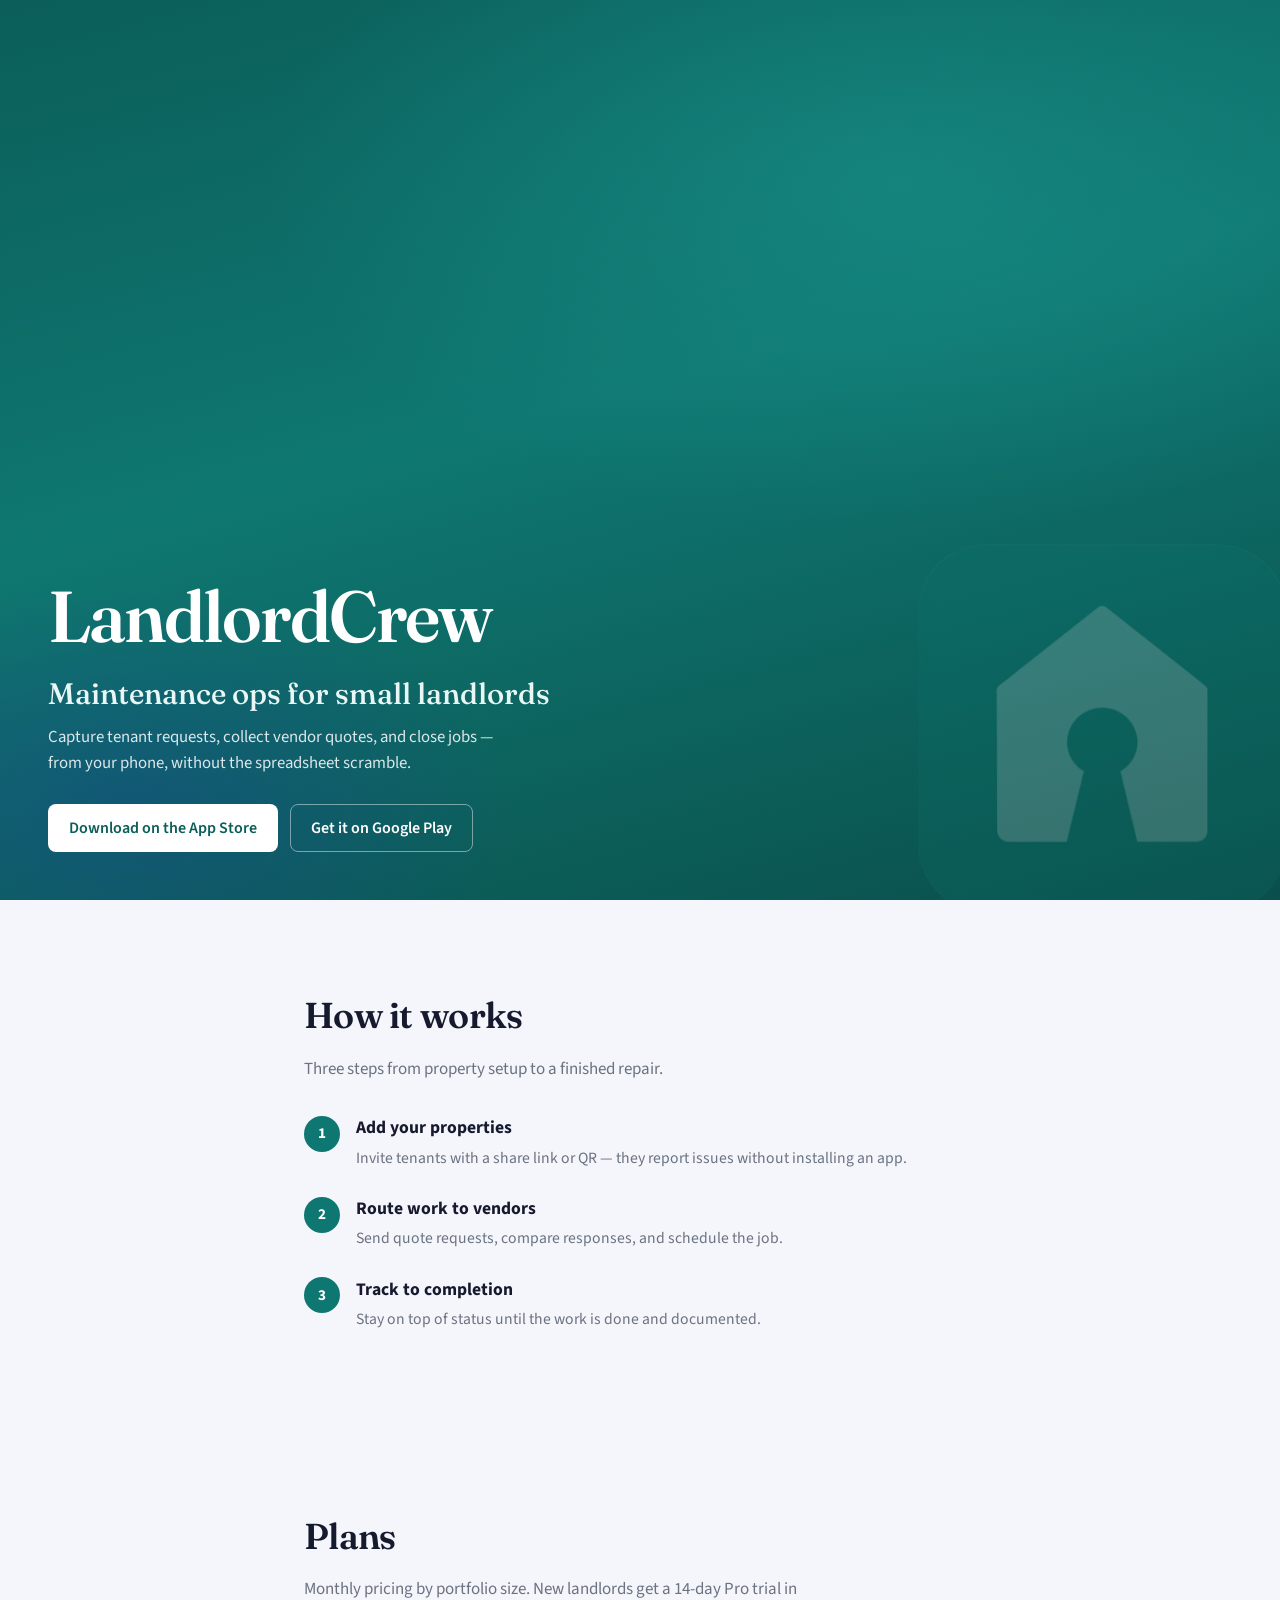
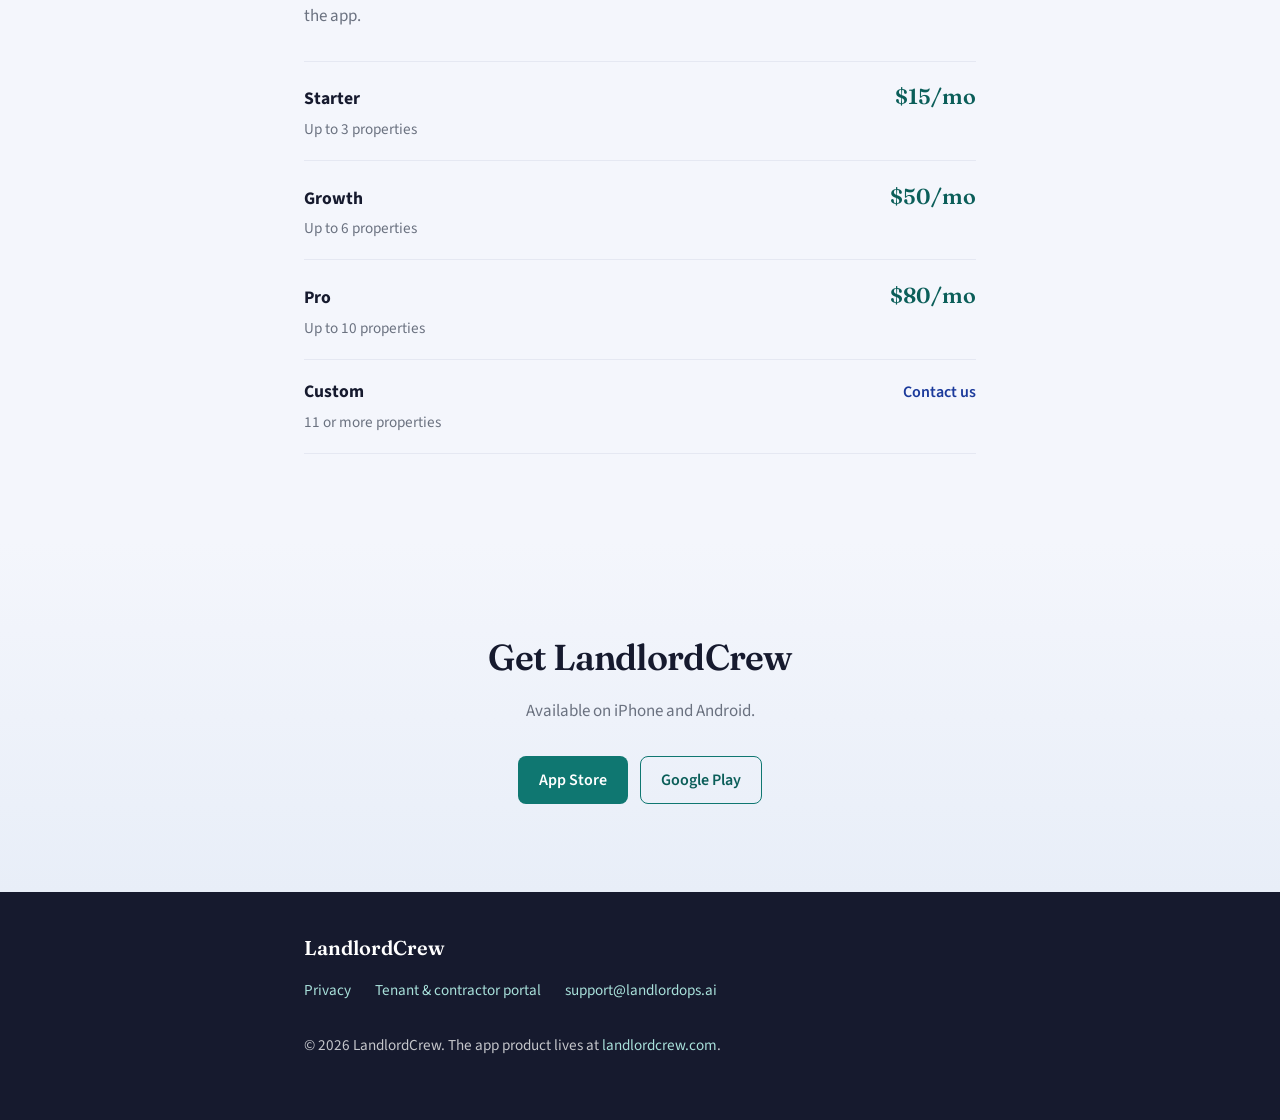
==== index.html @ ac25fe36 "Add LandlordCrew SEO marketing site for GitHub Pages. Static landing with store CTAs, JSON-LD, sitem" ====
<!DOCTYPE html>
<html lang="en">
  <head>
    <meta charset="utf-8" />
    <meta name="viewport" content="width=device-width, initial-scale=1" />
    <title>LandlordCrew — Maintenance ops for small landlords</title>
    <meta
      name="description"
      content="LandlordCrew helps small landlords run property maintenance: tenant requests, vendor quotes, and jobs — on iPhone and Android."
    />
    <link rel="canonical" href="https://govikan.github.io/landlordcrew-site/" />
    <meta name="theme-color" content="#0F7771" />
    <meta name="robots" content="index, follow" />

    <meta property="og:type" content="website" />
    <meta property="og:site_name" content="LandlordCrew" />
    <meta property="og:title" content="LandlordCrew — Maintenance ops for small landlords" />
    <meta
      property="og:description"
      content="Run tenant requests, vendor quotes, and jobs from your phone. Available on the App Store and Google Play."
    />
    <meta
      property="og:url"
      content="https://govikan.github.io/landlordcrew-site/"
    />
    <meta
      property="og:image"
      content="https://govikan.github.io/landlordcrew-site/assets/og-image.png"
    />
    <meta property="og:image:width" content="1200" />
    <meta property="og:image:height" content="630" />
    <meta name="twitter:card" content="summary_large_image" />
    <meta name="twitter:title" content="LandlordCrew — Maintenance ops for small landlords" />
    <meta
      name="twitter:description"
      content="Run tenant requests, vendor quotes, and jobs from your phone."
    />
    <meta
      name="twitter:image"
      content="https://govikan.github.io/landlordcrew-site/assets/og-image.png"
    />

    <link rel="icon" type="image/png" sizes="32x32" href="./assets/favicon-32.png" />
    <link rel="apple-touch-icon" href="./assets/apple-touch-icon.png" />

    <link rel="preconnect" href="https://fonts.googleapis.com" />
    <link rel="preconnect" href="https://fonts.gstatic.com" crossorigin />
    <link
      href="https://fonts.googleapis.com/css2?family=Fraunces:opsz,wght@9..144,500;600;700&family=Source+Sans+3:wght@400;600;700&display=swap"
      rel="stylesheet"
    />
    <link rel="stylesheet" href="./css/styles.css" />

    <script type="application/ld+json">
      {
        "@context": "https://schema.org",
        "@graph": [
          {
            "@type": "Organization",
            "name": "LandlordCrew",
            "url": "https://govikan.github.io/landlordcrew-site/",
            "logo": "https://govikan.github.io/landlordcrew-site/assets/logo-512.png",
            "email": "support@landlordops.ai"
          },
          {
            "@type": "SoftwareApplication",
            "name": "LandlordCrew",
            "operatingSystem": "iOS",
            "applicationCategory": "BusinessApplication",
            "description": "Property maintenance management for small landlords — tenant requests, vendor quotes, and jobs.",
            "offers": {
              "@type": "AggregateOffer",
              "lowPrice": "15",
              "highPrice": "80",
              "priceCurrency": "USD",
              "offerCount": "3"
            },
            "url": "https://apps.apple.com/app/id6822991206"
          },
          {
            "@type": "SoftwareApplication",
            "name": "LandlordCrew",
            "operatingSystem": "Android",
            "applicationCategory": "BusinessApplication",
            "description": "Property maintenance management for small landlords — tenant requests, vendor quotes, and jobs.",
            "offers": {
              "@type": "AggregateOffer",
              "lowPrice": "15",
              "highPrice": "80",
              "priceCurrency": "USD",
              "offerCount": "3"
            },
            "url": "https://play.google.com/store/apps/details?id=ai.landlordops.landlordops_app"
          },
          {
            "@type": "WebSite",
            "name": "LandlordCrew",
            "url": "https://govikan.github.io/landlordcrew-site/",
            "description": "Discover LandlordCrew for iPhone and Android."
          }
        ]
      }
    </script>
  </head>
  <body>
    <header class="hero">
      <div class="hero-wash" aria-hidden="true"></div>
      <img
        class="hero-mark"
        src="./assets/logo-512.png"
        width="512"
        height="512"
        alt=""
        aria-hidden="true"
      />
      <div class="hero-inner">
        <p class="brand">LandlordCrew</p>
        <h1 class="headline">Maintenance ops for small landlords</h1>
        <p class="lede">
          Capture tenant requests, collect vendor quotes, and close jobs —
          from your phone, without the spreadsheet scramble.
        </p>
        <div class="cta-row">
          <a
            class="cta cta-primary"
            data-store="apple"
            href="https://apps.apple.com/app/id6822991206"
            rel="noopener noreferrer"
            >Download on the App Store</a
          >
          <a
            class="cta cta-secondary"
            data-store="google"
            href="https://play.google.com/store/apps/details?id=ai.landlordops.landlordops_app"
            rel="noopener noreferrer"
            >Get it on Google Play</a
          >
        </div>
      </div>
    </header>

    <main>
      <section class="section" id="how-it-works" aria-labelledby="how-heading">
        <div class="section-inner reveal">
          <h2 id="how-heading">How it works</h2>
          <p class="support">
            Three steps from property setup to a finished repair.
          </p>
          <ol class="steps">
            <li>
              <strong>Add your properties</strong>
              <span
                >Invite tenants with a share link or QR — they report issues
                without installing an app.</span
              >
            </li>
            <li>
              <strong>Route work to vendors</strong>
              <span
                >Send quote requests, compare responses, and schedule the
                job.</span
              >
            </li>
            <li>
              <strong>Track to completion</strong>
              <span
                >Stay on top of status until the work is done and documented.</span
              >
            </li>
          </ol>
        </div>
      </section>

      <section class="section" id="plans" aria-labelledby="plans-heading">
        <div class="section-inner reveal">
          <h2 id="plans-heading">Plans</h2>
          <p class="support">
            Monthly pricing by portfolio size. New landlords get a 14-day Pro
            trial in the app.
          </p>
          <ul class="plans">
            <li>
              <span class="name">Starter</span>
              <span class="detail">Up to 3 properties</span>
              <span class="price">$15/mo</span>
            </li>
            <li>
              <span class="name">Growth</span>
              <span class="detail">Up to 6 properties</span>
              <span class="price">$50/mo</span>
            </li>
            <li>
              <span class="name">Pro</span>
              <span class="detail">Up to 10 properties</span>
              <span class="price">$80/mo</span>
            </li>
            <li class="custom">
              <span class="name">Custom</span>
              <span class="detail">11 or more properties</span>
              <span class="price"
                ><a href="mailto:support@landlordops.ai">Contact us</a></span
              >
            </li>
          </ul>
        </div>
      </section>

      <section class="section section-cta" aria-labelledby="get-heading">
        <div class="section-inner reveal">
          <h2 id="get-heading">Get LandlordCrew</h2>
          <p class="support" style="margin-left: auto; margin-right: auto">
            Available on iPhone and Android.
          </p>
          <div class="cta-row">
            <a
              class="cta cta-primary"
              data-store="apple"
              href="https://apps.apple.com/app/id6822991206"
              rel="noopener noreferrer"
              >App Store</a
            >
            <a
              class="cta cta-secondary"
              data-store="google"
              href="https://play.google.com/store/apps/details?id=ai.landlordops.landlordops_app"
              rel="noopener noreferrer"
              >Google Play</a
            >
          </div>
        </div>
      </section>
    </main>

    <footer class="site-footer">
      <div class="footer-inner">
        <div class="brand-sm">LandlordCrew</div>
        <nav aria-label="Footer">
          <a href="https://landlordcrew.com/privacy">Privacy</a>
          <a href="https://landlordcrew.com/portal">Tenant &amp; contractor portal</a>
          <a href="mailto:support@landlordops.ai">support@landlordops.ai</a>
        </nav>
        <p>
          © <span id="year"></span> LandlordCrew. The app product lives at
          <a href="https://landlordcrew.com">landlordcrew.com</a>.
        </p>
      </div>
    </footer>

    <script>
      document.getElementById("year").textContent = String(
        new Date().getFullYear()
      );
    </script>
    <script src="./js/site.js" defer></script>
  </body>
</html>
---- css/styles.css ----
/* LandlordCrew marketing — brand teal from the mobile app */
:root {
  --teal: #0f7771;
  --teal-dark: #0b5e59;
  --teal-bright: #1a948c;
  --navy: #1b3a9b;
  --canvas: #f4f6fc;
  --ink: #161a2e;
  --muted: #6b7280;
  --white: #ffffff;
  --border: #e5e8f2;
  --font-display: "Fraunces", Georgia, "Times New Roman", serif;
  --font-body: "Source Sans 3", "Source Sans Pro", system-ui, sans-serif;
}

*,
*::before,
*::after {
  box-sizing: border-box;
}

html {
  scroll-behavior: smooth;
}

@media (prefers-reduced-motion: reduce) {
  html {
    scroll-behavior: auto;
  }
  .hero-wash,
  .reveal,
  .cta {
    animation: none !important;
    transition: none !important;
    opacity: 1 !important;
    transform: none !important;
  }
}

body {
  margin: 0;
  color: var(--ink);
  background: var(--canvas);
  font-family: var(--font-body);
  font-size: 1.0625rem;
  line-height: 1.55;
  -webkit-font-smoothing: antialiased;
}

img {
  max-width: 100%;
  height: auto;
  display: block;
}

a {
  color: var(--teal-dark);
}

/* —— Hero: one full-bleed composition —— */
.hero {
  position: relative;
  min-height: 100svh;
  display: flex;
  flex-direction: column;
  justify-content: flex-end;
  padding: clamp(1.5rem, 4vw, 3rem);
  color: var(--white);
  overflow: hidden;
}

.hero-wash {
  position: absolute;
  inset: 0;
  z-index: 0;
  background:
    radial-gradient(ellipse 90% 70% at 70% 20%, rgba(26, 148, 140, 0.55), transparent 55%),
    radial-gradient(ellipse 60% 50% at 10% 90%, rgba(27, 58, 155, 0.35), transparent 50%),
    linear-gradient(165deg, var(--teal-dark) 0%, var(--teal) 45%, #0a4f4b 100%);
  animation: wash-in 1.1s ease-out both;
}

.hero-mark {
  position: absolute;
  right: -8%;
  bottom: -12%;
  width: min(72vw, 560px);
  opacity: 0.18;
  pointer-events: none;
  z-index: 1;
  animation: mark-in 1.2s ease-out 0.15s both;
}

.hero-inner {
  position: relative;
  z-index: 2;
  max-width: 36rem;
}

.brand {
  margin: 0 0 1.25rem;
  font-family: var(--font-display);
  font-size: clamp(2.75rem, 9vw, 4.5rem);
  font-weight: 600;
  letter-spacing: -0.03em;
  line-height: 1.05;
}

.headline {
  margin: 0 0 0.75rem;
  font-family: var(--font-display);
  font-size: clamp(1.35rem, 3.5vw, 1.85rem);
  font-weight: 500;
  line-height: 1.25;
  color: #e8f7f5;
}

.lede {
  margin: 0 0 1.75rem;
  font-size: 1.05rem;
  color: rgba(255, 255, 255, 0.85);
  max-width: 28rem;
}

.cta-row {
  display: flex;
  flex-wrap: wrap;
  gap: 0.75rem;
}

.cta {
  display: inline-flex;
  align-items: center;
  justify-content: center;
  gap: 0.5rem;
  min-height: 3rem;
  padding: 0.65rem 1.25rem;
  border-radius: 0.5rem;
  font-family: var(--font-body);
  font-size: 1rem;
  font-weight: 600;
  text-decoration: none;
  border: 1px solid transparent;
  transition: transform 0.2s ease, background 0.2s ease, border-color 0.2s ease;
}

.cta:hover {
  transform: translateY(-2px);
}

.cta:focus-visible {
  outline: 2px solid #fff;
  outline-offset: 3px;
}

.cta-primary {
  background: var(--white);
  color: var(--teal-dark);
}

.cta-primary:hover {
  background: #f0faf9;
}

.cta-secondary {
  background: transparent;
  color: var(--white);
  border-color: rgba(255, 255, 255, 0.45);
}

.cta-secondary:hover {
  background: rgba(255, 255, 255, 0.1);
  border-color: rgba(255, 255, 255, 0.75);
}

/* —— Sections —— */
.section {
  padding: clamp(3.5rem, 8vw, 5.5rem) clamp(1.5rem, 4vw, 3rem);
}

.section-inner {
  max-width: 42rem;
  margin: 0 auto;
}

.section h2 {
  margin: 0 0 0.75rem;
  font-family: var(--font-display);
  font-size: clamp(1.75rem, 4vw, 2.25rem);
  font-weight: 600;
  letter-spacing: -0.02em;
  color: var(--ink);
}

.section .support {
  margin: 0 0 2rem;
  color: var(--muted);
  max-width: 32rem;
}

.steps {
  margin: 0;
  padding: 0;
  list-style: none;
  counter-reset: step;
  display: flex;
  flex-direction: column;
  gap: 1.5rem;
}

.steps li {
  counter-increment: step;
  padding-left: 3.25rem;
  position: relative;
}

.steps li::before {
  content: counter(step);
  position: absolute;
  left: 0;
  top: 0.1rem;
  width: 2.25rem;
  height: 2.25rem;
  border-radius: 50%;
  background: var(--teal);
  color: var(--white);
  font-weight: 700;
  font-size: 0.95rem;
  display: flex;
  align-items: center;
  justify-content: center;
}

.steps strong {
  display: block;
  font-size: 1.1rem;
  margin-bottom: 0.2rem;
  color: var(--ink);
}

.steps span {
  color: var(--muted);
  font-size: 0.98rem;
}

/* Plans — interaction list, not card grid clutter */
.plans {
  margin: 0;
  padding: 0;
  list-style: none;
  border-top: 1px solid var(--border);
}

.plans li {
  display: grid;
  grid-template-columns: 1fr auto;
  gap: 0.35rem 1rem;
  align-items: baseline;
  padding: 1.15rem 0;
  border-bottom: 1px solid var(--border);
}

.plans .name {
  font-weight: 700;
  font-size: 1.1rem;
  color: var(--ink);
}

.plans .detail {
  grid-column: 1;
  color: var(--muted);
  font-size: 0.95rem;
}

.plans .price {
  grid-column: 2;
  grid-row: 1 / span 2;
  font-family: var(--font-display);
  font-size: 1.35rem;
  font-weight: 600;
  color: var(--teal-dark);
  white-space: nowrap;
}

.plans .custom .price {
  font-size: 1rem;
  font-family: var(--font-body);
  font-weight: 600;
}

.plans a {
  color: var(--navy);
  font-weight: 600;
  text-decoration: none;
}

.plans a:hover {
  text-decoration: underline;
}

.section-cta {
  background: linear-gradient(180deg, var(--canvas) 0%, #e8eef8 100%);
  text-align: center;
}

.section-cta .section-inner {
  max-width: 28rem;
}

.section-cta .cta-row {
  justify-content: center;
}

.section-cta .cta-primary {
  background: var(--teal);
  color: var(--white);
}

.section-cta .cta-primary:hover {
  background: var(--teal-dark);
}

.section-cta .cta-secondary {
  color: var(--teal-dark);
  border-color: var(--teal);
}

.section-cta .cta-secondary:hover {
  background: rgba(15, 119, 113, 0.08);
}

/* Footer */
.site-footer {
  padding: 2.5rem clamp(1.5rem, 4vw, 3rem) 3rem;
  background: var(--ink);
  color: rgba(255, 255, 255, 0.75);
  font-size: 0.95rem;
}

.site-footer .footer-inner {
  max-width: 42rem;
  margin: 0 auto;
  display: flex;
  flex-direction: column;
  gap: 1rem;
}

.site-footer .brand-sm {
  font-family: var(--font-display);
  font-size: 1.25rem;
  font-weight: 600;
  color: var(--white);
}

.site-footer nav {
  display: flex;
  flex-wrap: wrap;
  gap: 1rem 1.5rem;
}

.site-footer a {
  color: #a8e0da;
  text-decoration: none;
}

.site-footer a:hover {
  text-decoration: underline;
}

/* Motion */
@keyframes wash-in {
  from {
    opacity: 0;
    transform: scale(1.04);
  }
  to {
    opacity: 1;
    transform: scale(1);
  }
}

@keyframes mark-in {
  from {
    opacity: 0;
    transform: translateY(24px);
  }
  to {
    opacity: 0.18;
    transform: translateY(0);
  }
}

.reveal {
  opacity: 0;
  transform: translateY(1rem);
  transition: opacity 0.55s ease, transform 0.55s ease;
}

.reveal.is-visible {
  opacity: 1;
  transform: translateY(0);
}
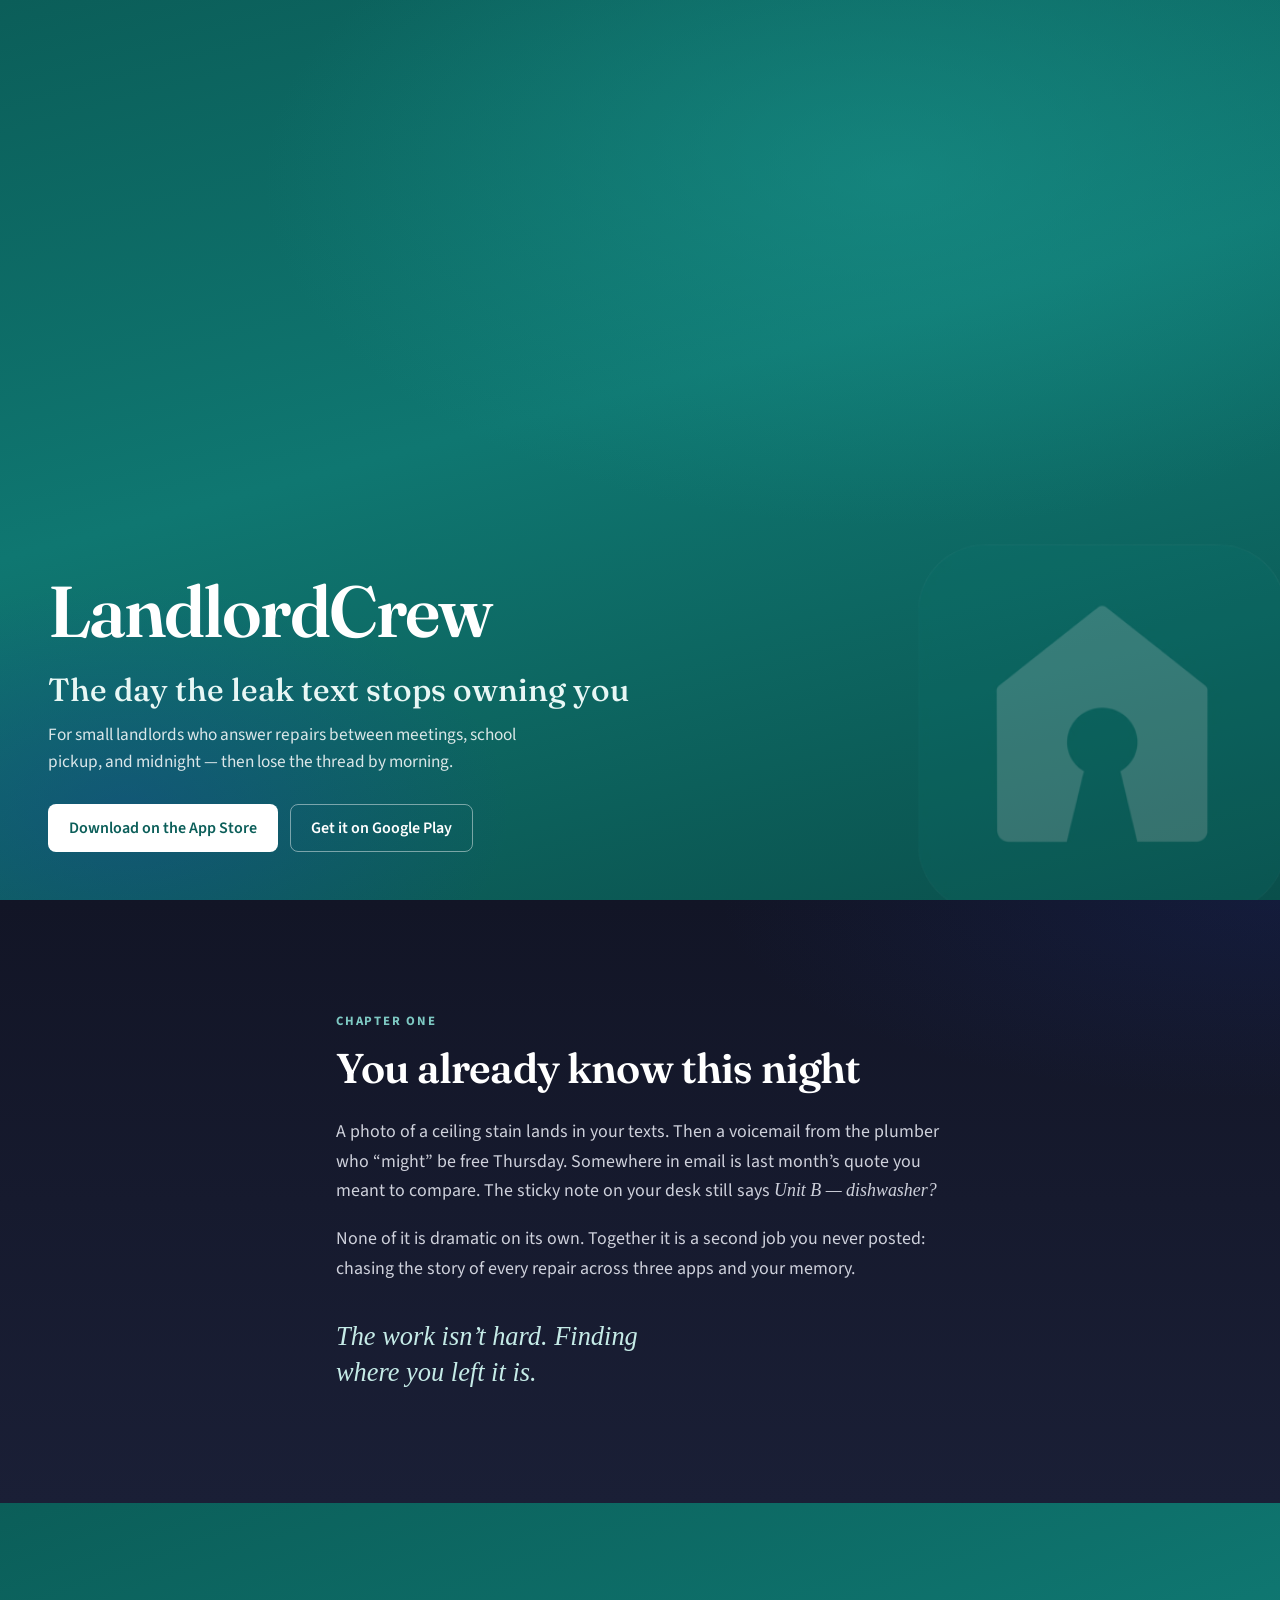
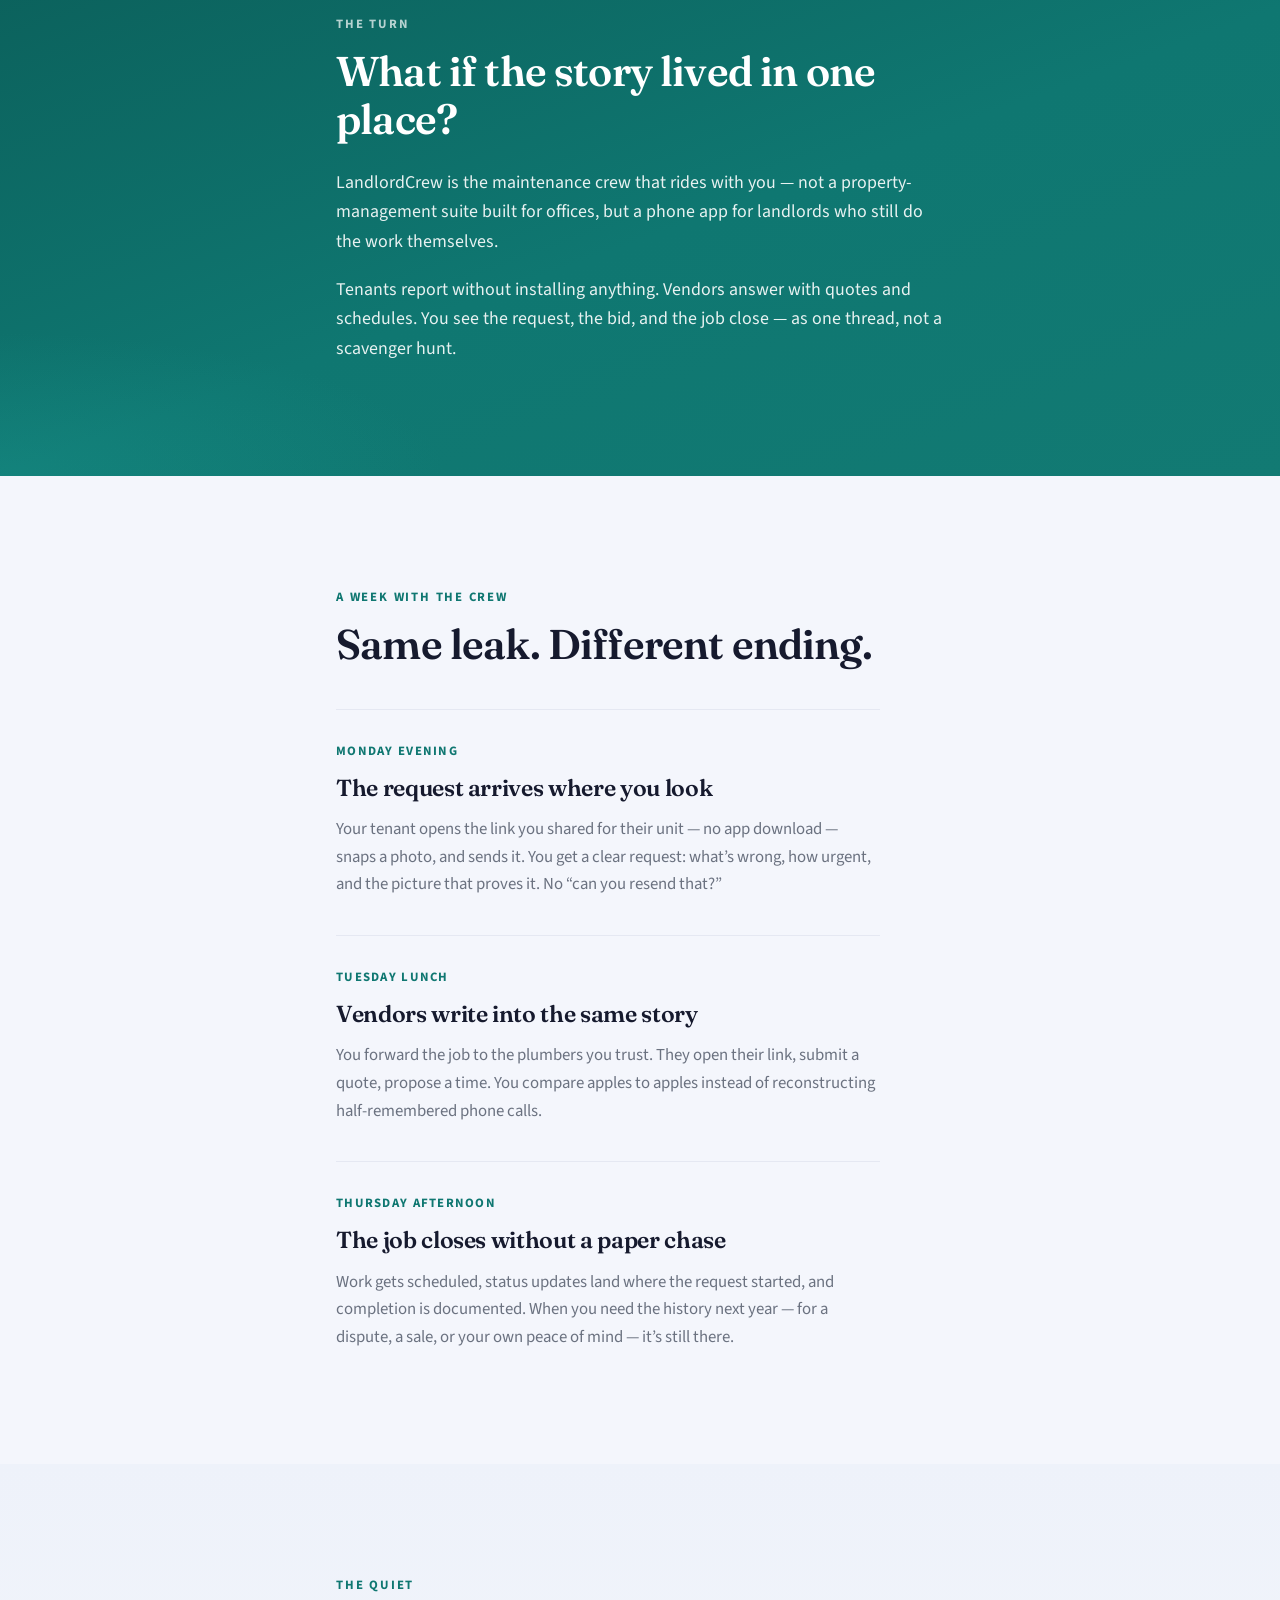
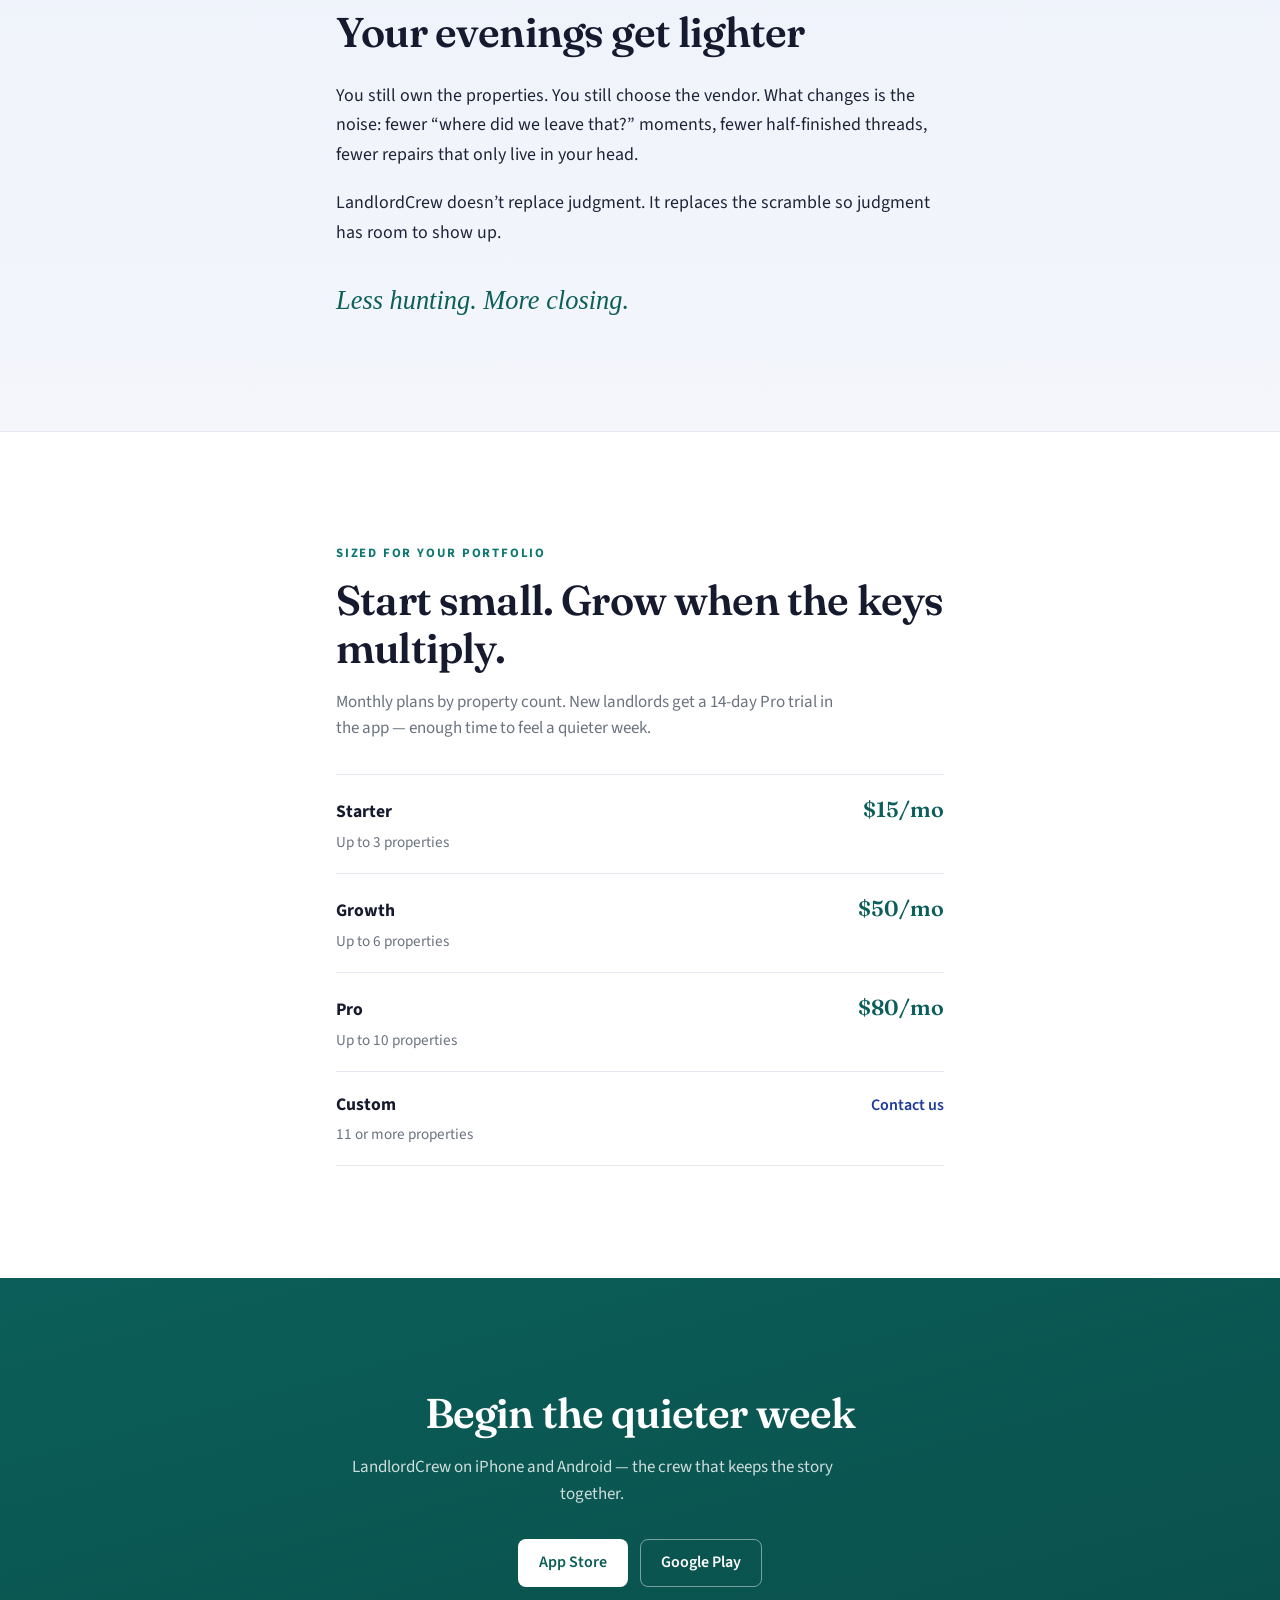
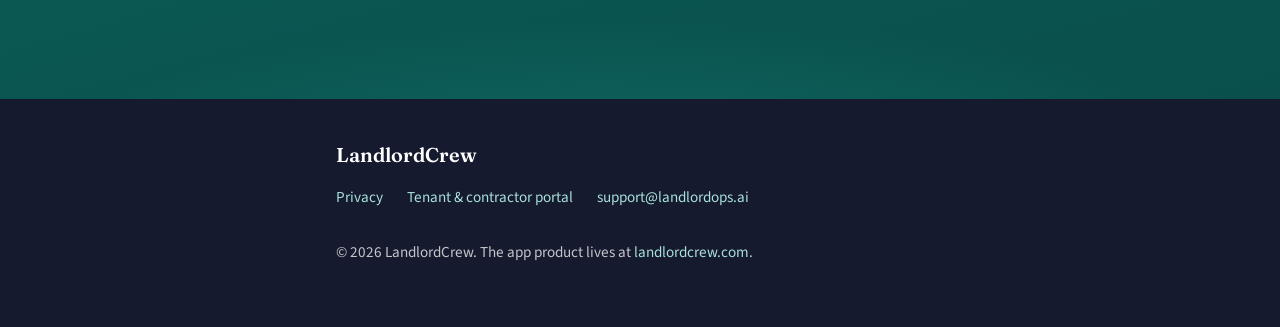
==== commit ff13b6ac: "Tell the landlord story: mess, turn, week, quiet. Replace feature-list tone with a narrative arc and" ====
--- a/index.html
+++ b/index.html
@@ -3,10 +3,10 @@
   <head>
     <meta charset="utf-8" />
     <meta name="viewport" content="width=device-width, initial-scale=1" />
-    <title>LandlordCrew — Maintenance ops for small landlords</title>
+    <title>LandlordCrew — The day the leak text stops owning you</title>
     <meta
       name="description"
-      content="LandlordCrew helps small landlords run property maintenance: tenant requests, vendor quotes, and jobs — on iPhone and Android."
+      content="LandlordCrew is the maintenance crew in your pocket: tenants report issues, vendors quote, jobs close — so small landlords stop chasing repairs through texts and sticky notes."
     />
     <link rel="canonical" href="https://govikan.github.io/landlordcrew-site/" />
     <meta name="theme-color" content="#0F7771" />
@@ -14,10 +14,13 @@
 
     <meta property="og:type" content="website" />
     <meta property="og:site_name" content="LandlordCrew" />
-    <meta property="og:title" content="LandlordCrew — Maintenance ops for small landlords" />
+    <meta
+      property="og:title"
+      content="LandlordCrew — The day the leak text stops owning you"
+    />
     <meta
       property="og:description"
-      content="Run tenant requests, vendor quotes, and jobs from your phone. Available on the App Store and Google Play."
+      content="A story of how small landlords take back evenings from scattered repair chaos — with one app for requests, quotes, and jobs."
     />
     <meta
       property="og:url"
@@ -30,10 +33,13 @@
     <meta property="og:image:width" content="1200" />
     <meta property="og:image:height" content="630" />
     <meta name="twitter:card" content="summary_large_image" />
-    <meta name="twitter:title" content="LandlordCrew — Maintenance ops for small landlords" />
+    <meta
+      name="twitter:title"
+      content="LandlordCrew — The day the leak text stops owning you"
+    />
     <meta
       name="twitter:description"
-      content="Run tenant requests, vendor quotes, and jobs from your phone."
+      content="Take back evenings from repair chaos. Requests, quotes, and jobs — on iPhone and Android."
     />
     <meta
       name="twitter:image"
@@ -115,10 +121,10 @@
       />
       <div class="hero-inner">
         <p class="brand">LandlordCrew</p>
-        <h1 class="headline">Maintenance ops for small landlords</h1>
+        <h1 class="headline">The day the leak text stops owning you</h1>
         <p class="lede">
-          Capture tenant requests, collect vendor quotes, and close jobs —
-          from your phone, without the spreadsheet scramble.
+          For small landlords who answer repairs between meetings, school
+          pickup, and midnight — then lose the thread by morning.
         </p>
         <div class="cta-row">
           <a
@@ -140,43 +146,116 @@
     </header>
 
     <main>
-      <section class="section" id="how-it-works" aria-labelledby="how-heading">
-        <div class="section-inner reveal">
-          <h2 id="how-heading">How it works</h2>
+      <section class="chapter chapter-night" id="the-mess" aria-labelledby="mess-heading">
+        <div class="chapter-inner reveal">
+          <p class="chapter-label">Chapter one</p>
+          <h2 id="mess-heading">You already know this night</h2>
+          <div class="prose">
+            <p>
+              A photo of a ceiling stain lands in your texts. Then a voicemail
+              from the plumber who “might” be free Thursday. Somewhere in email
+              is last month’s quote you meant to compare. The sticky note on
+              your desk still says <em>Unit B — dishwasher?</em>
+            </p>
+            <p>
+              None of it is dramatic on its own. Together it is a second job
+              you never posted: chasing the story of every repair across three
+              apps and your memory.
+            </p>
+          </div>
+          <blockquote class="pull">
+            The work isn’t hard. Finding where you left it is.
+          </blockquote>
+        </div>
+      </section>
+
+      <section class="chapter chapter-turn" id="the-turn" aria-labelledby="turn-heading">
+        <div class="chapter-inner reveal">
+          <p class="chapter-label">The turn</p>
+          <h2 id="turn-heading">What if the story lived in one place?</h2>
+          <div class="prose prose-on-teal">
+            <p>
+              LandlordCrew is the maintenance crew that rides with you —
+              not a property-management suite built for offices, but a phone
+              app for landlords who still do the work themselves.
+            </p>
+            <p>
+              Tenants report without installing anything. Vendors answer with
+              quotes and schedules. You see the request, the bid, and the job
+              close — as one thread, not a scavenger hunt.
+            </p>
+          </div>
+        </div>
+      </section>
+
+      <section class="chapter chapter-journey" id="a-week" aria-labelledby="week-heading">
+        <div class="chapter-inner">
+          <p class="chapter-label reveal">A week with the crew</p>
+          <h2 id="week-heading" class="reveal">Same leak. Different ending.</h2>
+
+          <ol class="scenes">
+            <li class="scene reveal">
+              <time class="scene-when" datetime="">Monday evening</time>
+              <h3>The request arrives where you look</h3>
+              <p>
+                Your tenant opens the link you shared for their unit — no app
+                download — snaps a photo, and sends it. You get a clear
+                request: what’s wrong, how urgent, and the picture that proves
+                it. No “can you resend that?”
+              </p>
+            </li>
+            <li class="scene reveal">
+              <time class="scene-when" datetime="">Tuesday lunch</time>
+              <h3>Vendors write into the same story</h3>
+              <p>
+                You forward the job to the plumbers you trust. They open their
+                link, submit a quote, propose a time. You compare apples to
+                apples instead of reconstructing half-remembered phone calls.
+              </p>
+            </li>
+            <li class="scene reveal">
+              <time class="scene-when" datetime="">Thursday afternoon</time>
+              <h3>The job closes without a paper chase</h3>
+              <p>
+                Work gets scheduled, status updates land where the request
+                started, and completion is documented. When you need the
+                history next year — for a dispute, a sale, or your own peace of
+                mind — it’s still there.
+              </p>
+            </li>
+          </ol>
+        </div>
+      </section>
+
+      <section class="chapter chapter-quiet" id="the-quiet" aria-labelledby="quiet-heading">
+        <div class="chapter-inner reveal">
+          <p class="chapter-label">The quiet</p>
+          <h2 id="quiet-heading">Your evenings get lighter</h2>
+          <div class="prose">
+            <p>
+              You still own the properties. You still choose the vendor. What
+              changes is the noise: fewer “where did we leave that?” moments,
+              fewer half-finished threads, fewer repairs that only live in your
+              head.
+            </p>
+            <p>
+              LandlordCrew doesn’t replace judgment. It replaces the scramble
+              so judgment has room to show up.
+            </p>
+          </div>
+          <blockquote class="pull pull-teal">
+            Less hunting. More closing.
+          </blockquote>
+        </div>
+      </section>
+
+      <section class="chapter chapter-plans" id="plans" aria-labelledby="plans-heading">
+        <div class="chapter-inner reveal">
+          <p class="chapter-label">Sized for your portfolio</p>
+          <h2 id="plans-heading">Start small. Grow when the keys multiply.</h2>
           <p class="support">
-            Three steps from property setup to a finished repair.
-          </p>
-          <ol class="steps">
-            <li>
-              <strong>Add your properties</strong>
-              <span
-                >Invite tenants with a share link or QR — they report issues
-                without installing an app.</span
-              >
-            </li>
-            <li>
-              <strong>Route work to vendors</strong>
-              <span
-                >Send quote requests, compare responses, and schedule the
-                job.</span
-              >
-            </li>
-            <li>
-              <strong>Track to completion</strong>
-              <span
-                >Stay on top of status until the work is done and documented.</span
-              >
-            </li>
-          </ol>
-        </div>
-      </section>
-
-      <section class="section" id="plans" aria-labelledby="plans-heading">
-        <div class="section-inner reveal">
-          <h2 id="plans-heading">Plans</h2>
-          <p class="support">
-            Monthly pricing by portfolio size. New landlords get a 14-day Pro
-            trial in the app.
+            Monthly plans by property count. New landlords get a 14-day Pro
+            trial in the app — enough time to feel a quieter week.
           </p>
           <ul class="plans">
             <li>
@@ -205,13 +284,14 @@
         </div>
       </section>
 
-      <section class="section section-cta" aria-labelledby="get-heading">
-        <div class="section-inner reveal">
-          <h2 id="get-heading">Get LandlordCrew</h2>
-          <p class="support" style="margin-left: auto; margin-right: auto">
-            Available on iPhone and Android.
+      <section class="chapter chapter-close" id="begin" aria-labelledby="begin-heading">
+        <div class="chapter-inner reveal">
+          <h2 id="begin-heading">Begin the quieter week</h2>
+          <p class="support support-center">
+            LandlordCrew on iPhone and Android — the crew that keeps the story
+            together.
           </p>
-          <div class="cta-row">
+          <div class="cta-row cta-row-center">
             <a
               class="cta cta-primary"
               data-store="apple"
@@ -220,7 +300,7 @@
               >App Store</a
             >
             <a
-              class="cta cta-secondary"
+              class="cta cta-on-dark"
               data-store="google"
               href="https://play.google.com/store/apps/details?id=ai.landlordops.landlordops_app"
               rel="noopener noreferrer"
--- a/css/styles.css
+++ b/css/styles.css
@@ -6,7 +6,9 @@
   --navy: #1b3a9b;
   --canvas: #f4f6fc;
   --ink: #161a2e;
+  --ink-soft: #1e2438;
   --muted: #6b7280;
+  --muted-on-dark: #9aa2b8;
   --white: #ffffff;
   --border: #e5e8f2;
   --font-display: "Fraunces", Georgia, "Times New Roman", serif;
@@ -57,6 +59,11 @@
   color: var(--teal-dark);
 }
 
+em {
+  font-style: italic;
+  font-family: var(--font-display);
+}
+
 /* —— Hero: one full-bleed composition —— */
 .hero {
   position: relative;
@@ -94,7 +101,7 @@
 .hero-inner {
   position: relative;
   z-index: 2;
-  max-width: 36rem;
+  max-width: 38rem;
 }
 
 .brand {
@@ -107,25 +114,29 @@
 }
 
 .headline {
-  margin: 0 0 0.75rem;
-  font-family: var(--font-display);
-  font-size: clamp(1.35rem, 3.5vw, 1.85rem);
+  margin: 0 0 0.85rem;
+  font-family: var(--font-display);
+  font-size: clamp(1.45rem, 3.8vw, 2rem);
   font-weight: 500;
-  line-height: 1.25;
+  line-height: 1.22;
   color: #e8f7f5;
 }
 
 .lede {
   margin: 0 0 1.75rem;
-  font-size: 1.05rem;
+  font-size: 1.08rem;
   color: rgba(255, 255, 255, 0.85);
-  max-width: 28rem;
+  max-width: 30rem;
 }
 
 .cta-row {
   display: flex;
   flex-wrap: wrap;
   gap: 0.75rem;
+}
+
+.cta-row-center {
+  justify-content: center;
 }
 
 .cta {
@@ -173,77 +184,211 @@
   border-color: rgba(255, 255, 255, 0.75);
 }
 
-/* —— Sections —— */
-.section {
-  padding: clamp(3.5rem, 8vw, 5.5rem) clamp(1.5rem, 4vw, 3rem);
-}
-
-.section-inner {
-  max-width: 42rem;
+.cta-on-dark {
+  background: transparent;
+  color: var(--white);
+  border-color: rgba(255, 255, 255, 0.45);
+}
+
+.cta-on-dark:hover {
+  background: rgba(255, 255, 255, 0.1);
+}
+
+/* —— Story chapters —— */
+.chapter {
+  padding: clamp(4rem, 10vw, 7rem) clamp(1.5rem, 4vw, 3rem);
+  position: relative;
+}
+
+.chapter-inner {
+  max-width: 38rem;
   margin: 0 auto;
 }
 
-.section h2 {
-  margin: 0 0 0.75rem;
-  font-family: var(--font-display);
-  font-size: clamp(1.75rem, 4vw, 2.25rem);
+.chapter-label {
+  margin: 0 0 0.85rem;
+  font-size: 0.8rem;
+  font-weight: 700;
+  letter-spacing: 0.14em;
+  text-transform: uppercase;
+  color: var(--teal);
+}
+
+.chapter h2 {
+  margin: 0 0 1.5rem;
+  font-family: var(--font-display);
+  font-size: clamp(1.85rem, 4.5vw, 2.6rem);
   font-weight: 600;
   letter-spacing: -0.02em;
+  line-height: 1.15;
   color: var(--ink);
 }
 
-.section .support {
-  margin: 0 0 2rem;
+.chapter .support {
+  margin: -0.5rem 0 2rem;
   color: var(--muted);
   max-width: 32rem;
 }
 
-.steps {
-  margin: 0;
+.support-center {
+  margin-left: auto;
+  margin-right: auto;
+  text-align: center;
+}
+
+.prose p {
+  margin: 0 0 1.15rem;
+  font-size: 1.12rem;
+  line-height: 1.65;
+  color: var(--ink-soft);
+}
+
+.prose p:last-child {
+  margin-bottom: 0;
+}
+
+.pull {
+  margin: 2.25rem 0 0;
+  padding: 0;
+  border: none;
+  font-family: var(--font-display);
+  font-size: clamp(1.35rem, 3vw, 1.65rem);
+  font-weight: 500;
+  font-style: italic;
+  line-height: 1.35;
+  color: var(--ink);
+  max-width: 22rem;
+}
+
+.pull-teal {
+  color: var(--teal-dark);
+}
+
+/* Chapter atmospheres */
+.chapter-night {
+  background:
+    radial-gradient(ellipse 80% 60% at 100% 0%, rgba(27, 58, 155, 0.18), transparent 55%),
+    linear-gradient(180deg, #121526 0%, #1a1f36 100%);
+  color: #e8eaf4;
+}
+
+.chapter-night .chapter-label {
+  color: #7ec9c3;
+}
+
+.chapter-night h2 {
+  color: var(--white);
+}
+
+.chapter-night .prose p {
+  color: rgba(232, 234, 244, 0.88);
+}
+
+.chapter-night .pull {
+  color: #c5ebe7;
+}
+
+.chapter-turn {
+  background:
+    radial-gradient(ellipse 70% 50% at 0% 100%, rgba(26, 148, 140, 0.4), transparent 50%),
+    linear-gradient(160deg, var(--teal-dark) 0%, var(--teal) 55%, #127a73 100%);
+  color: var(--white);
+}
+
+.chapter-turn .chapter-label {
+  color: rgba(255, 255, 255, 0.7);
+}
+
+.chapter-turn h2 {
+  color: var(--white);
+}
+
+.prose-on-teal p {
+  color: rgba(255, 255, 255, 0.9);
+}
+
+.chapter-journey {
+  background: var(--canvas);
+}
+
+.chapter-quiet {
+  background:
+    linear-gradient(180deg, #eef2fa 0%, var(--canvas) 100%);
+}
+
+.chapter-plans {
+  background: var(--white);
+  border-top: 1px solid var(--border);
+}
+
+.chapter-close {
+  background:
+    radial-gradient(ellipse 90% 70% at 50% 120%, rgba(26, 148, 140, 0.35), transparent 55%),
+    linear-gradient(165deg, var(--teal-dark) 0%, #0a4f4b 100%);
+  color: var(--white);
+  text-align: center;
+}
+
+.chapter-close h2 {
+  color: var(--white);
+}
+
+.chapter-close .support {
+  color: rgba(255, 255, 255, 0.8);
+}
+
+.chapter-close .cta-primary {
+  background: var(--white);
+  color: var(--teal-dark);
+}
+
+/* Scenes — narrative beats, not feature cards */
+.scenes {
+  margin: 2.5rem 0 0;
   padding: 0;
   list-style: none;
-  counter-reset: step;
   display: flex;
   flex-direction: column;
-  gap: 1.5rem;
-}
-
-.steps li {
-  counter-increment: step;
-  padding-left: 3.25rem;
-  position: relative;
-}
-
-.steps li::before {
-  content: counter(step);
-  position: absolute;
-  left: 0;
-  top: 0.1rem;
-  width: 2.25rem;
-  height: 2.25rem;
-  border-radius: 50%;
-  background: var(--teal);
-  color: var(--white);
+  gap: 0;
+}
+
+.scene {
+  padding: 2rem 0 2.25rem;
+  border-top: 1px solid var(--border);
+  max-width: 34rem;
+}
+
+.scene:last-child {
+  padding-bottom: 0;
+}
+
+.scene-when {
+  display: block;
+  margin: 0 0 0.5rem;
+  font-size: 0.8rem;
   font-weight: 700;
-  font-size: 0.95rem;
-  display: flex;
-  align-items: center;
-  justify-content: center;
-}
-
-.steps strong {
-  display: block;
-  font-size: 1.1rem;
-  margin-bottom: 0.2rem;
+  letter-spacing: 0.1em;
+  text-transform: uppercase;
+  color: var(--teal);
+}
+
+.scene h3 {
+  margin: 0 0 0.65rem;
+  font-family: var(--font-display);
+  font-size: clamp(1.25rem, 2.5vw, 1.45rem);
+  font-weight: 600;
+  letter-spacing: -0.015em;
   color: var(--ink);
 }
 
-.steps span {
+.scene p {
+  margin: 0;
   color: var(--muted);
-  font-size: 0.98rem;
-}
-
-/* Plans — interaction list, not card grid clutter */
+  font-size: 1.05rem;
+  line-height: 1.65;
+}
+
+/* Plans */
 .plans {
   margin: 0;
   padding: 0;
@@ -298,37 +443,6 @@
   text-decoration: underline;
 }
 
-.section-cta {
-  background: linear-gradient(180deg, var(--canvas) 0%, #e8eef8 100%);
-  text-align: center;
-}
-
-.section-cta .section-inner {
-  max-width: 28rem;
-}
-
-.section-cta .cta-row {
-  justify-content: center;
-}
-
-.section-cta .cta-primary {
-  background: var(--teal);
-  color: var(--white);
-}
-
-.section-cta .cta-primary:hover {
-  background: var(--teal-dark);
-}
-
-.section-cta .cta-secondary {
-  color: var(--teal-dark);
-  border-color: var(--teal);
-}
-
-.section-cta .cta-secondary:hover {
-  background: rgba(15, 119, 113, 0.08);
-}
-
 /* Footer */
 .site-footer {
   padding: 2.5rem clamp(1.5rem, 4vw, 3rem) 3rem;
@@ -338,7 +452,7 @@
 }
 
 .site-footer .footer-inner {
-  max-width: 42rem;
+  max-width: 38rem;
   margin: 0 auto;
   display: flex;
   flex-direction: column;
@@ -392,11 +506,19 @@
 
 .reveal {
   opacity: 0;
-  transform: translateY(1rem);
-  transition: opacity 0.55s ease, transform 0.55s ease;
+  transform: translateY(1.15rem);
+  transition: opacity 0.65s ease, transform 0.65s ease;
 }
 
 .reveal.is-visible {
   opacity: 1;
   transform: translateY(0);
 }
+
+.scenes .scene.reveal:nth-child(2) {
+  transition-delay: 0.08s;
+}
+
+.scenes .scene.reveal:nth-child(3) {
+  transition-delay: 0.16s;
+}
